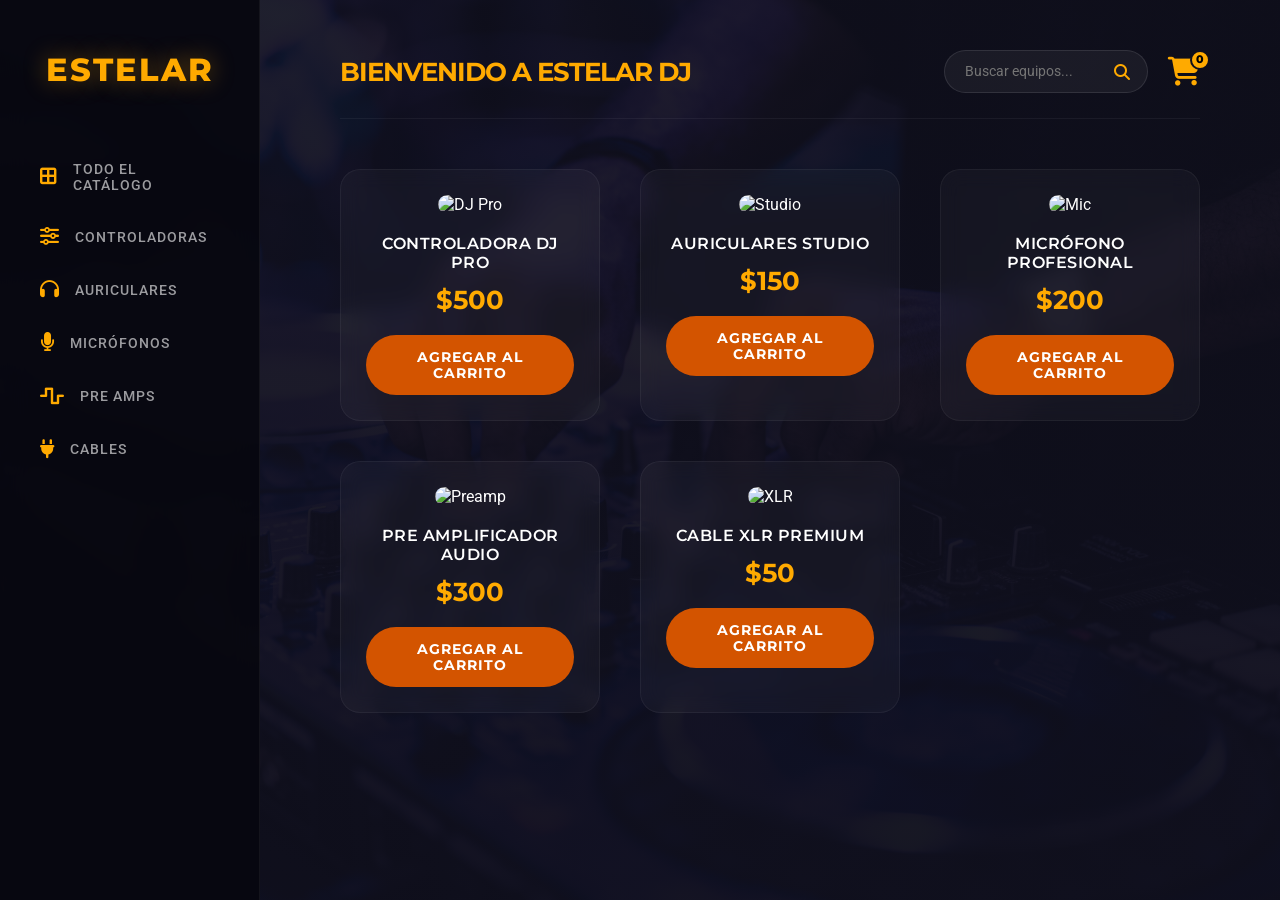
==== Estelar/Estelar/principal.html @ 3d51d3b6 "Add files via upload" ====
<!DOCTYPE html>
<html lang="es">
<head>
    <meta charset="UTF-8">
    <meta name="viewport" content="width=device-width, initial-scale=1.0">
    <title>Estelar DJ - Tienda Pro</title>
    
    <link rel="stylesheet" href="style.css">
    
    <link rel="stylesheet" href="https://cdnjs.cloudflare.com/ajax/libs/font-awesome/6.5.1/css/all.min.css">
</head>

<body>
    <aside class="sidebar">
        <div class="logo">ESTELAR</div>
        <nav>
            <a onclick="showAll()"><i class="fa-solid fa-border-all"></i> Todo el Catálogo</a>
            <a onclick="showCategory('controladoras')"><i class="fa-solid fa-sliders"></i> Controladoras</a>
            <a onclick="showCategory('auriculares')"><i class="fa-solid fa-headphones"></i> Auriculares</a>
            <a onclick="showCategory('microfonos')"><i class="fa-solid fa-microphone"></i> Micrófonos</a>
            <a onclick="showCategory('preamp')"><i class="fa-solid fa-wave-square"></i> Pre Amps</a>
            <a onclick="showCategory('cables')"><i class="fa-solid fa-plug"></i> Cables</a>
        </nav>
    </aside>

    <main class="main-content">
        <header class="top-bar">
            <h2>Bienvenido a Estelar DJ</h2>
            
            <div class="search-container">
                <input type="text" id="productSearch" placeholder="Buscar equipos..." onkeyup="filterProducts()">
                <i class="fa-solid fa-magnifying-glass"></i>
            </div>

            <div class="cart-icon" onclick="toggleCart()">
                <i class="fa-solid fa-cart-shopping"></i>
                <span id="cart-count">0</span>
            </div>
        </header>

        <section id="products-grid-container" class="products-grid">
            <div class="product-card" data-category="controladoras">
                <img src="https://via.placeholder.com/250x200/222/ffaa00?text=DJ+PRO" alt="DJ Pro">
                <h3>Controladora DJ Pro</h3>
                <p>$500</p>
                <button onclick="addToCart('Controladora DJ Pro', 500)">Agregar al Carrito</button>
            </div>

            <div class="product-card" data-category="auriculares">
                <img src="https://via.placeholder.com/250x200/222/ffaa00?text=STUDIO" alt="Studio">
                <h3>Auriculares Studio</h3>
                <p>$150</p>
                <button onclick="addToCart('Auriculares Studio', 150)">Agregar al Carrito</button>
            </div>

            <div class="product-card" data-category="microfonos">
                <img src="https://via.placeholder.com/250x200/222/ffaa00?text=MIC" alt="Mic">
                <h3>Micrófono Profesional</h3>
                <p>$200</p>
                <button onclick="addToCart('Micrófono Profesional', 200)">Agregar al Carrito</button>
            </div>

            <div class="product-card" data-category="preamp">
                <img src="https://via.placeholder.com/250x200/222/ffaa00?text=PREAMP" alt="Preamp">
                <h3>Pre Amplificador Audio</h3>
                <p>$300</p>
                <button onclick="addToCart('Pre Amplificador Audio', 300)">Agregar al Carrito</button>
            </div>

            <div class="product-card" data-category="cables">
                <img src="https://via.placeholder.com/250x200/222/ffaa00?text=CABLE+XLR" alt="XLR">
                <h3>Cable XLR Premium</h3>
                <p>$50</p>
                <button onclick="addToCart('Cable XLR Premium', 50)">Agregar al Carrito</button>
            </div>
        </section>
    </main>

    <div class="cart-panel" id="cartPanel">
        <div class="cart-header">
            <h3>Mi Carrito</h3>
            <i class="fa-solid fa-xmark" style="cursor:pointer; font-size: 1.5rem;" onclick="toggleCart()"></i>
        </div>

        <ul id="cart-items" style="list-style: none; overflow-y: auto; flex-grow: 1; margin-top: 20px;">
        </ul>

        <div class="cart-footer" style="border-top: 1px solid rgba(255,255,255,0.1); padding-top: 20px;">
            <div style="display: flex; justify-content: space-between; align-items: center; margin-bottom: 20px;">
                <span style="font-weight: 600;">TOTAL:</span>
                <span id="cart-total" style="color: var(--naranja-vibrante); font-size: 1.8rem; font-weight: 800;">0</span>
            </div>
            <button class="checkout-btn" id="finish-btn" onclick="processOrder()">Finalizar Compra</button>
        </div>
    </div>

    <script>
        let cart = JSON.parse(localStorage.getItem('estelar_cart')) || [];

        window.onload = () => updateCartUI();

        // LÓGICA DEL BUSCADOR
        function filterProducts() {
            let input = document.getElementById('productSearch').value.toLowerCase();
            let cards = document.querySelectorAll('.product-card');

            cards.forEach(card => {
                let name = card.querySelector('h3').innerText.toLowerCase();
                // Si el nombre incluye lo escrito, se muestra; si no, se oculta
                card.style.display = name.includes(input) ? "block" : "none";
            });
        }

        function addToCart(name, price) {
            const existingItem = cart.find(item => item.name === name);
            if (existingItem) {
                existingItem.quantity += 1;
            } else {
                cart.push({ name, price, quantity: 1 });
            }
            saveAndUpdate();
        }

        function removeItem(name) {
            cart = cart.filter(item => item.name !== name);
            saveAndUpdate();
        }

        function saveAndUpdate() {
            localStorage.setItem('estelar_cart', JSON.stringify(cart));
            updateCartUI();
        }

        function updateCartUI() {
            const list = document.getElementById("cart-items");
            const countLabel = document.getElementById("cart-count");
            const totalLabel = document.getElementById("cart-total");
            
            list.innerHTML = "";
            let total = 0;
            let count = 0;

            if (cart.length === 0) {
                list.innerHTML = `<p style="text-align:center; color:#888; margin-top:20px;">Tu carrito está vacío</p>`;
            }

            cart.forEach(item => {
                const li = document.createElement("li");
                li.style.display = "flex";
                li.style.justifyContent = "space-between";
                li.style.alignItems = "center";
                li.style.background = "rgba(255,255,255,0.02)";
                li.style.padding = "15px";
                li.style.borderRadius = "10px";
                li.style.marginBottom = "10px";

                li.innerHTML = `
                    <div class="item-info">
                        <strong style="display:block; font-size: 0.9rem;">${item.name}</strong>
                        <span style="color: var(--naranja-vibrante); font-size: 0.85rem;">${item.quantity} x $${item.price}</span>
                    </div>
                    <button onclick="removeItem('${item.name}')" style="width: auto; padding: 5px 10px; background: transparent; color: #ff4444; border:none; cursor:pointer;">
                        <i class="fa-solid fa-trash"></i>
                    </button>
                `;
                list.appendChild(li);
                total += item.price * item.quantity;
                count += item.quantity;
            });

            countLabel.innerText = count;
            totalLabel.innerText = total;
        }

        function toggleCart() {
            document.getElementById("cartPanel").classList.toggle("active");
        }

        function showCategory(category) {
            const products = document.querySelectorAll('.product-card');
            products.forEach(p => {
                p.style.display = (p.getAttribute('data-category') === category) ? "block" : "none";
            });
            // Limpiar buscador al cambiar de categoría para evitar confusiones
            document.getElementById('productSearch').value = "";
        }

        function showAll() {
            const products = document.querySelectorAll('.product-card');
            products.forEach(p => p.style.display = "block");
            document.getElementById('productSearch').value = "";
        }

        function processOrder() {
            if (cart.length === 0) return alert("Agrega productos primero");
            const btn = document.getElementById("finish-btn");
            btn.innerText = "PROCESANDO...";
            btn.disabled = true;

            setTimeout(() => {
                alert("¡Compra exitosa! Gracias por elegir Estelar DJ.");
                cart = [];
                saveAndUpdate();
                btn.innerText = "FINALIZAR COMPRA";
                btn.disabled = false;
                toggleCart();
            }, 2000);
        }
    </script>
</body>
</html>
---- Estelar/Estelar/style.css ----
@import url('https://fonts.googleapis.com/css2?family=Montserrat:wght@400;600;700;800&family=Roboto:wght@300;400;500&display=swap');

* {
    margin: 0;
    padding: 0;
    box-sizing: border-box;
    font-family: 'Roboto', sans-serif;
}

:root {
    --naranja-vibrante: #ffaa00;
    --naranja-quemado: #d35400;
    --naranja-hover: #e67e22;
    --fondo-oscuro: #0f0f1c;
    --blanco-transparente: rgba(255, 255, 255, 0.05);
}

.container {
    display: flex;
    justify-content: center;
    align-items: center;
    height: 100vh;
    width: 100%;
    background: url('./bg.jpeg') no-repeat center/cover;
    animation: animarFondo 5s linear infinite;
}

@keyframes animarFondo {
    0% { filter: hue-rotate(0deg); }
    100% { filter: hue-rotate(360deg); }
}

.login-box {
    width: 400px;
    min-height: 450px;
    background: transparent;
    border-radius: 12px;
    border: 1px solid rgba(255, 255, 255, 0.3);
    display: flex;
    flex-direction: column;
    justify-content: center;
    align-items: center;
    backdrop-filter: blur(20px);
    padding: 30px;
}

h2 {
    width: 100%;
    font-family: 'Montserrat', sans-serif;
    font-size: 2.2em;
    color: var(--naranja-vibrante);
    text-align: center;
    margin-bottom: 25px;
    font-weight: 800;
    letter-spacing: -1px;
    text-transform: uppercase;
    text-shadow: 0 0 20px rgba(255, 170, 0, 0.4);
}

.input-box {
    position: relative;
    width: 100%;
    max-width: 310px;
    margin: 25px 0;
    border-bottom: 1px solid rgba(255, 255, 255, 0.8);
}

.input-box label {
    position: absolute;
    top: 50%;
    left: 5px;
    transform: translateY(-50%);
    color: #fff;
    transition: 0.4s cubic-bezier(0.68, -0.55, 0.265, 1.55);
    font-weight: 300;
}

.input-box input:focus ~ label,
.input-box input:valid ~ label {
    top: -5px;
    font-size: 0.85em;
    color: var(--naranja-vibrante);
}

.input-box input {
    width: 100%;
    height: 50px;
    background: transparent;
    border: none;
    outline: none;
    color: #fff;
    padding: 0 35px 0 5px;
    font-size: 1rem;
}

.input-box .icon {
    position: absolute;
    right: 8px;
    top: 50%;
    color: #fff;
    transform: translateY(-50%);
}

.remember-forgot {
    width: 100%;
    max-width: 310px;
    margin: -10px 0 20px;
    color: #fff;
    display: flex;
    justify-content: space-between;
    font-size: 0.85em;
}

.register-link {
    color: #fff;
    text-align: center;
    margin-top: 20px;
    font-size: 0.9em;
}

.register-link a {
    color: var(--naranja-vibrante);
    text-decoration: none;
    font-weight: 600;
}

.register-link a:hover {
    text-decoration: underline;
}

body {
    background-color: var(--fondo-oscuro);
    background-image: linear-gradient(
        to bottom, 
        rgba(15, 15, 28, 0.92), 
        rgba(15, 15, 28, 0.97)
    ), url('pexels-3bphotography-29416469.jpg');
    background-size: cover;
    background-attachment: fixed;
    background-position: center;
    color: white;
    min-height: 100vh;
}

.sidebar {
    position: fixed;
    left: 0;
    top: 0;
    width: 260px;
    height: 100%;
    background: rgba(8, 8, 16, 0.95);
    backdrop-filter: blur(15px);
    border-right: 1px solid rgba(255, 255, 255, 0.05);
    padding: 50px 25px;
    z-index: 10;
}

.logo {
    color: var(--naranja-vibrante);
    font-family: 'Montserrat', sans-serif;
    font-size: 2rem;
    font-weight: 800;
    text-align: center;
    margin-bottom: 60px;
    letter-spacing: 2px;
    text-transform: uppercase;
    text-shadow: 0 0 25px rgba(255, 170, 0, 0.4);
}

.sidebar nav a {
    display: flex;
    align-items: center;
    padding: 12px 15px;
    color: rgba(255, 255, 255, 0.6);
    border-radius: 8px;
    cursor: pointer;
    transition: 0.3s;
    margin-bottom: 10px;
    font-size: 0.85rem;
    text-decoration: none;
    font-weight: 500;
    text-transform: uppercase;
    letter-spacing: 1px;
}

.sidebar nav a i {
    margin-right: 15px;
    font-size: 1.2rem;
    color: var(--naranja-vibrante);
}

.sidebar nav a:hover {
    background: rgba(255, 170, 0, 0.1);
    color: white;
}

.main-content {
    margin-left: 260px;
    padding: 50px 80px;
}

.top-bar {
    display: flex;
    justify-content: space-between;
    align-items: center;
    margin-bottom: 50px;
    border-bottom: 1px solid rgba(255, 255, 255, 0.05);
    padding-bottom: 25px;
    gap: 20px;
}

.top-bar h2 {
    font-family: 'Montserrat', sans-serif;
    font-weight: 700;
    font-size: 1.6rem;
    text-transform: uppercase;
    text-align: left;
    text-shadow: none;
    margin-bottom: 0;
}

.search-container {
    position: relative;
    width: 300px;
}

.search-container input {
    width: 100%;
    padding: 12px 45px 12px 20px;
    background: rgba(255, 255, 255, 0.05);
    border: 1px solid rgba(255, 255, 255, 0.1);
    border-radius: 50px;
    color: white;
    outline: none;
    font-size: 0.9rem;
    transition: all 0.3s ease;
}

.search-container input:focus {
    background: rgba(255, 255, 255, 0.08);
    border-color: var(--naranja-vibrante);
    box-shadow: 0 0 15px rgba(255, 170, 0, 0.2);
}

.search-container i {
    position: absolute;
    right: 18px;
    top: 50%;
    transform: translateY(-50%);
    color: var(--naranja-vibrante);
    font-size: 1rem;
    pointer-events: none;
}

.cart-icon {
    position: relative;
    cursor: pointer;
    font-size: 1.8rem;
    transition: 0.3s;
}

.cart-icon i {
    color: var(--naranja-vibrante);
}

#cart-count {
    position: absolute;
    top: -5px;
    right: -10px;
    background: var(--naranja-vibrante);
    color: #000;
    font-family: 'Montserrat', sans-serif;
    font-size: 11px;
    font-weight: 800;
    width: 20px;
    height: 20px;
    border-radius: 50%;
    display: flex;
    justify-content: center;
    align-items: center;
    line-height: 1;
    border: 2px solid var(--fondo-oscuro);
}

.products-grid {
    display: grid;
    grid-template-columns: repeat(auto-fill, minmax(260px, 1fr));
    gap: 40px;
}

.product-card {
    background: rgba(255, 255, 255, 0.03);
    border: 1px solid rgba(255, 255, 255, 0.05);
    border-radius: 20px;
    padding: 25px;
    text-align: center;
    backdrop-filter: blur(10px);
    transition: 0.4s;
}

.product-card:hover {
    transform: translateY(-12px);
    border-color: rgba(255, 170, 0, 0.4);
    background: rgba(255, 255, 255, 0.06);
    box-shadow: 0 20px 40px rgba(0, 0, 0, 0.4);
}

.product-card img {
    width: 100%;
    height: 200px;
    object-fit: contain;
    border-radius: 15px;
    margin-bottom: 20px;
}

.product-card h3 {
    font-family: 'Montserrat', sans-serif;
    font-size: 1rem;
    font-weight: 600;
    text-transform: uppercase;
    margin-bottom: 12px;
    letter-spacing: 0.5px;
}

.product-card p {
    color: var(--naranja-vibrante);
    font-family: 'Montserrat', sans-serif;
    font-size: 1.6rem;
    font-weight: 700;
    margin-bottom: 20px;
}

button {
    background: var(--naranja-quemado);
    color: white;
    width: 100%;
    padding: 14px;
    border-radius: 50px;
    font-family: 'Montserrat', sans-serif;
    font-weight: 700;
    font-size: 0.85rem;
    border: none;
    cursor: pointer;
    text-transform: uppercase;
    letter-spacing: 1px;
    transition: 0.3s;
}

button:hover {
    background: var(--naranja-hover);
    box-shadow: 0 8px 20px rgba(255, 170, 0, 0.25);
}

.cart-panel {
    position: fixed;
    right: -420px;
    top: 0;
    width: 400px;
    height: 100%;
    background: rgba(6, 6, 12, 0.98);
    backdrop-filter: blur(30px);
    border-left: 1px solid rgba(255, 255, 255, 0.05);
    padding: 40px;
    transition: 0.5s cubic-bezier(0.77, 0, 0.175, 1);
    z-index: 1000;
    display: flex;
    flex-direction: column;
}

.cart-panel.active {
    right: 0;
}

.cart-header h3 {
    font-family: 'Montserrat', sans-serif;
    color: var(--naranja-vibrante);
    text-transform: uppercase;
    letter-spacing: 2px;
    font-weight: 700;
}

#cart-items li {
    display: flex;
    justify-content: space-between;
    align-items: center;
    background: rgba(255, 255, 255, 0.02);
    padding: 20px;
    border-radius: 15px;
    margin-bottom: 15px;
    font-size: 0.9rem;
}

#cart-total {
    font-family: 'Montserrat', sans-serif;
    color: var(--naranja-vibrante);
    font-size: 1.8rem;
    font-weight: 800;
}

.checkout-btn {
    margin-top: 25px;
    padding: 18px;
    font-size: 1rem;
}

@media (max-width: 768px) {
    .sidebar { 
        width: 100%; 
        height: auto; 
        position: relative; 
        padding: 20px; 
    }
    .main-content { 
        margin-left: 0; 
        padding: 30px; 
    }
    .top-bar {
        flex-direction: column;
        align-items: flex-start;
    }
    .search-container {
        width: 100%;
        margin: 10px 0;
    }
    .cart-panel { 
        width: 100%; 
    }
}
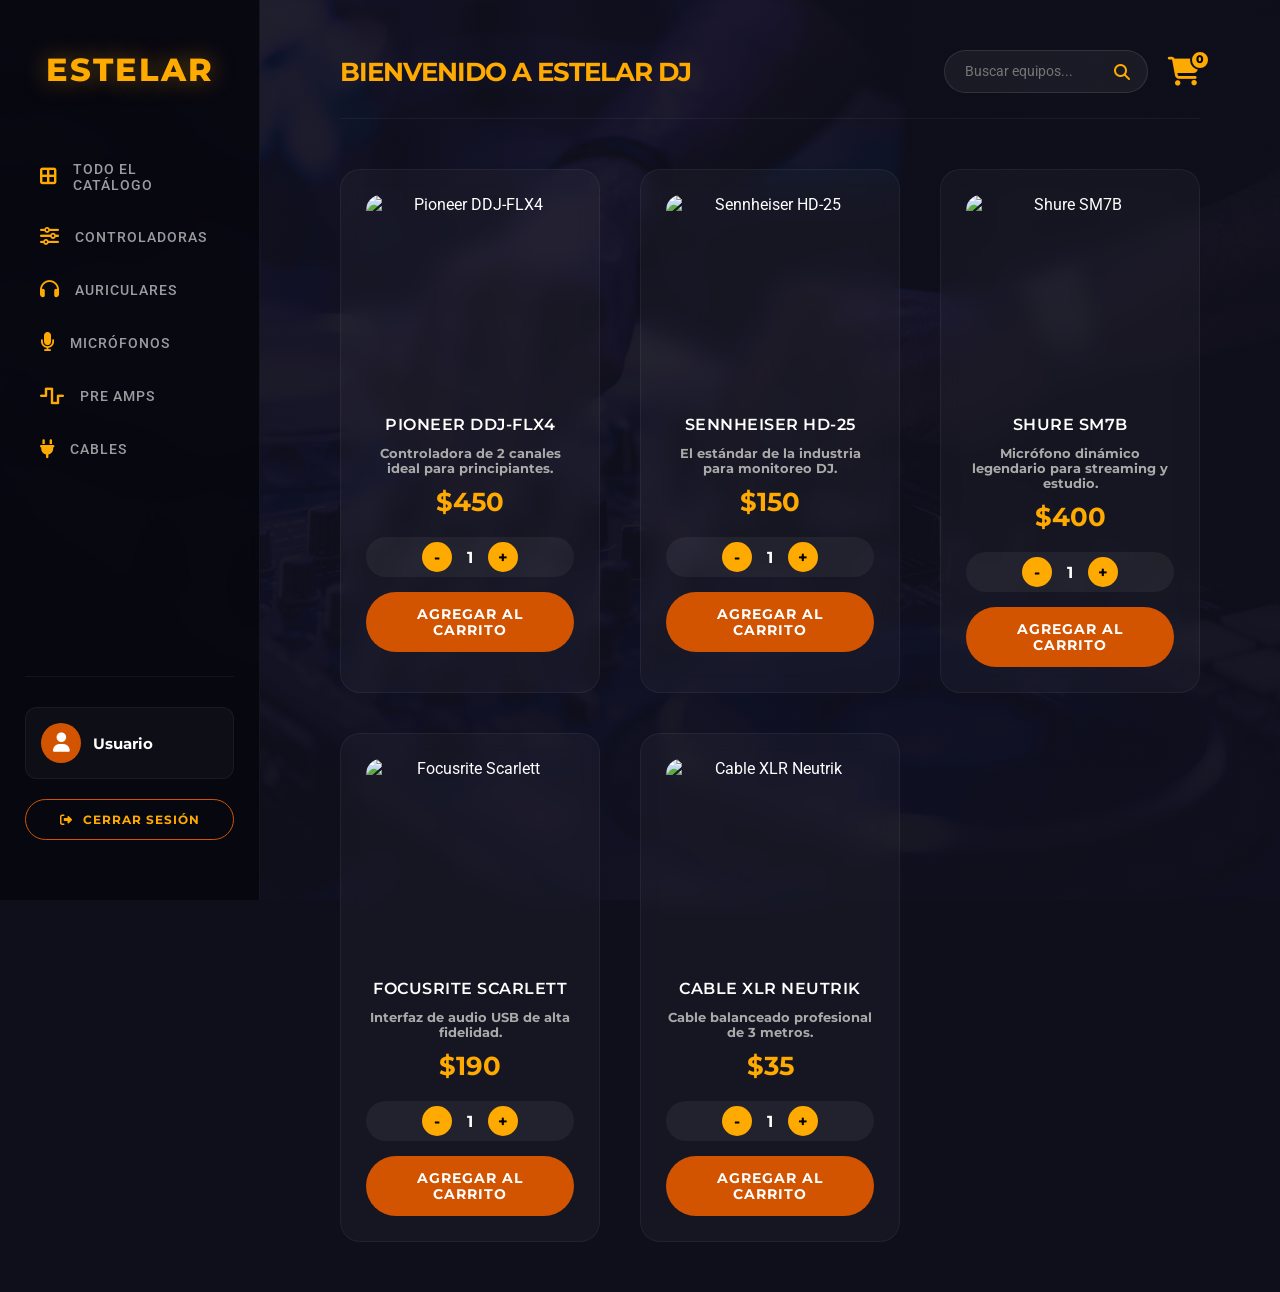
==== commit fd5362c6: "Add files via upload" ====
--- a/Estelar/Estelar/principal.html
+++ b/Estelar/Estelar/principal.html
@@ -4,125 +4,151 @@
     <meta charset="UTF-8">
     <meta name="viewport" content="width=device-width, initial-scale=1.0">
     <title>Estelar DJ - Tienda Pro</title>
-    
     <link rel="stylesheet" href="style.css">
-    
     <link rel="stylesheet" href="https://cdnjs.cloudflare.com/ajax/libs/font-awesome/6.5.1/css/all.min.css">
 </head>
 
 <body>
     <aside class="sidebar">
         <div class="logo">ESTELAR</div>
-        <nav>
-            <a onclick="showAll()"><i class="fa-solid fa-border-all"></i> Todo el Catálogo</a>
-            <a onclick="showCategory('controladoras')"><i class="fa-solid fa-sliders"></i> Controladoras</a>
-            <a onclick="showCategory('auriculares')"><i class="fa-solid fa-headphones"></i> Auriculares</a>
-            <a onclick="showCategory('microfonos')"><i class="fa-solid fa-microphone"></i> Micrófonos</a>
-            <a onclick="showCategory('preamp')"><i class="fa-solid fa-wave-square"></i> Pre Amps</a>
-            <a onclick="showCategory('cables')"><i class="fa-solid fa-plug"></i> Cables</a>
-        </nav>
+        <nav class="sidebar-nav" id="main-navbar"></nav>
+        <div class="sidebar-footer">
+            <div class="user-profile-item" onclick="toggleProfileModal()">
+                <div class="avatar-small">
+                    <i class="fa-solid fa-user"></i>
+                </div>
+                <div class="user-details">
+                    <span class="user-name">Usuario</span>
+                </div>
+            </div>
+            <a onclick="logout()" class="logout-link">
+                <i class="fa-solid fa-right-from-bracket"></i> Cerrar Sesión
+            </a>
+        </div>
     </aside>
 
     <main class="main-content">
         <header class="top-bar">
             <h2>Bienvenido a Estelar DJ</h2>
-            
             <div class="search-container">
                 <input type="text" id="productSearch" placeholder="Buscar equipos..." onkeyup="filterProducts()">
                 <i class="fa-solid fa-magnifying-glass"></i>
             </div>
-
-            <div class="cart-icon" onclick="toggleCart()">
+            <div class="cart-icon" onclick="toggleCart()" id="cartIcon">
                 <i class="fa-solid fa-cart-shopping"></i>
                 <span id="cart-count">0</span>
             </div>
         </header>
-
-        <section id="products-grid-container" class="products-grid">
-            <div class="product-card" data-category="controladoras">
-                <img src="https://via.placeholder.com/250x200/222/ffaa00?text=DJ+PRO" alt="DJ Pro">
-                <h3>Controladora DJ Pro</h3>
-                <p>$500</p>
-                <button onclick="addToCart('Controladora DJ Pro', 500)">Agregar al Carrito</button>
-            </div>
-
-            <div class="product-card" data-category="auriculares">
-                <img src="https://via.placeholder.com/250x200/222/ffaa00?text=STUDIO" alt="Studio">
-                <h3>Auriculares Studio</h3>
-                <p>$150</p>
-                <button onclick="addToCart('Auriculares Studio', 150)">Agregar al Carrito</button>
-            </div>
-
-            <div class="product-card" data-category="microfonos">
-                <img src="https://via.placeholder.com/250x200/222/ffaa00?text=MIC" alt="Mic">
-                <h3>Micrófono Profesional</h3>
-                <p>$200</p>
-                <button onclick="addToCart('Micrófono Profesional', 200)">Agregar al Carrito</button>
-            </div>
-
-            <div class="product-card" data-category="preamp">
-                <img src="https://via.placeholder.com/250x200/222/ffaa00?text=PREAMP" alt="Preamp">
-                <h3>Pre Amplificador Audio</h3>
-                <p>$300</p>
-                <button onclick="addToCart('Pre Amplificador Audio', 300)">Agregar al Carrito</button>
-            </div>
-
-            <div class="product-card" data-category="cables">
-                <img src="https://via.placeholder.com/250x200/222/ffaa00?text=CABLE+XLR" alt="XLR">
-                <h3>Cable XLR Premium</h3>
-                <p>$50</p>
-                <button onclick="addToCart('Cable XLR Premium', 50)">Agregar al Carrito</button>
-            </div>
-        </section>
+        <section id="products-grid-container" class="products-grid"></section>
     </main>
 
     <div class="cart-panel" id="cartPanel">
         <div class="cart-header">
             <h3>Mi Carrito</h3>
-            <i class="fa-solid fa-xmark" style="cursor:pointer; font-size: 1.5rem;" onclick="toggleCart()"></i>
-        </div>
-
-        <ul id="cart-items" style="list-style: none; overflow-y: auto; flex-grow: 1; margin-top: 20px;">
-        </ul>
-
-        <div class="cart-footer" style="border-top: 1px solid rgba(255,255,255,0.1); padding-top: 20px;">
+            <i class="fa-solid fa-xmark" onclick="toggleCart()" style="cursor:pointer; font-size: 1.5rem;"></i>
+        </div>
+        <ul id="cart-items" style="list-style: none; overflow-y: auto; flex-grow: 1; margin-top: 20px;"></ul>
+        <div class="cart-footer">
             <div style="display: flex; justify-content: space-between; align-items: center; margin-bottom: 20px;">
                 <span style="font-weight: 600;">TOTAL:</span>
-                <span id="cart-total" style="color: var(--naranja-vibrante); font-size: 1.8rem; font-weight: 800;">0</span>
+                <span id="cart-total">0</span>
             </div>
             <button class="checkout-btn" id="finish-btn" onclick="processOrder()">Finalizar Compra</button>
         </div>
     </div>
 
+    <div id="profileModal" class="modal-overlay">
+        <div class="profile-card">
+            <div class="profile-header">
+                <h3>Mi Perfil</h3>
+                <i class="fa-solid fa-xmark" onclick="toggleProfileModal()" style="cursor:pointer;"></i>
+            </div>
+            <div class="profile-body">
+                <div class="profile-section">
+                    <label>Email</label>
+                    <p>usuario@estelar.com</p>
+                </div>
+                <div class="profile-section">
+                    <label>Historial de Compras</label>
+                    <div id="purchase-history" class="history-list">
+                        <p style="color: #666; font-size: 0.8rem;">No hay compras recientes.</p>
+                    </div>
+                </div>
+            </div>
+        </div>
+    </div>
+
     <script>
+        const menuItems = [
+            { titulo: "Todo el Catálogo", link: "#", icono: "fa-border-all", action: "showAll()" },
+            { titulo: "Controladoras", link: "#", icono: "fa-sliders", action: "showCategory('controladoras')" },
+            { titulo: "Auriculares", link: "#", icono: "fa-headphones", action: "showCategory('auriculares')" },
+            { titulo: "Micrófonos", link: "#", icono: "fa-microphone", action: "showCategory('microfonos')" },
+            { titulo: "Pre Amps", link: "#", icono: "fa-wave-square", action: "showCategory('preamp')" },
+            { titulo: "Cables", link: "#", icono: "fa-plug", action: "showCategory('cables')" }
+        ];
+
+        const productos = [
+            { id: 1, nombre: "Pioneer DDJ-FLX4", desc: "Controladora de 2 canales ideal para principiantes.", precio: 450, cat: "controladoras", img: "https://images.unsplash.com/photo-1598488035139-bdbb2231ce04?q=80&w=500&auto=format&fit=crop" },
+            { id: 2, nombre: "Sennheiser HD-25", desc: "El estándar de la industria para monitoreo DJ.", precio: 150, cat: "auriculares", img: "https://images.unsplash.com/photo-1583394838336-acd977736f90?q=80&w=500&auto=format&fit=crop" },
+            { id: 3, nombre: "Shure SM7B", desc: "Micrófono dinámico legendario para streaming y estudio.", precio: 400, cat: "microfonos", img: "https://images.unsplash.com/photo-1590602847861-f357a9332bbc?q=80&w=500&auto=format&fit=crop" },
+            { id: 4, nombre: "Focusrite Scarlett", desc: "Interfaz de audio USB de alta fidelidad.", precio: 190, cat: "preamp", img: "https://images.unsplash.com/photo-1619609270129-d164320c67d1?q=80&w=500&auto=format&fit=crop" },
+            { id: 5, nombre: "Cable XLR Neutrik", desc: "Cable balanceado profesional de 3 metros.", precio: 35, cat: "cables", img: "https://images.unsplash.com/photo-1635350567634-11e2f6900456?q=80&w=500&auto=format&fit=crop" }
+        ];
+
         let cart = JSON.parse(localStorage.getItem('estelar_cart')) || [];
-
-        window.onload = () => updateCartUI();
-
-        // LÓGICA DEL BUSCADOR
-        function filterProducts() {
-            let input = document.getElementById('productSearch').value.toLowerCase();
-            let cards = document.querySelectorAll('.product-card');
-
-            cards.forEach(card => {
-                let name = card.querySelector('h3').innerText.toLowerCase();
-                // Si el nombre incluye lo escrito, se muestra; si no, se oculta
-                card.style.display = name.includes(input) ? "block" : "none";
-            });
-        }
-
-        function addToCart(name, price) {
-            const existingItem = cart.find(item => item.name === name);
-            if (existingItem) {
-                existingItem.quantity += 1;
+        let history = JSON.parse(localStorage.getItem('estelar_history')) || [];
+
+        window.onload = () => {
+            renderNavbar();
+            renderProducts();
+            updateCartUI();
+            updateHistoryUI();
+        };
+
+        function renderNavbar() {
+            const nav = document.getElementById('main-navbar');
+            nav.innerHTML = menuItems.map(item => `
+                <a onclick="${item.action}"><i class="fa-solid ${item.icono}"></i> ${item.titulo}</a>
+            `).join('');
+        }
+
+        function renderProducts() {
+            const grid = document.getElementById('products-grid-container');
+            grid.innerHTML = productos.map(p => `
+                <div class="product-card" data-category="${p.cat}">
+                    <img src="${p.img}" alt="${p.nombre}">
+                    <h3>${p.nombre}</h3>
+                    <p style="font-size: 0.8rem; color: #aaa; margin-bottom: 10px;">${p.desc}</p>
+                    <p class="price-label">$${p.precio}</p>
+                    <div class="quantity-control">
+                        <button onclick="changeQty(${p.id}, -1)">-</button>
+                        <span id="qty-${p.id}">1</span>
+                        <button onclick="changeQty(${p.id}, 1)">+</button>
+                    </div>
+                    <button onclick="handleAddToCart(${p.id})">Agregar al Carrito</button>
+                </div>
+            `).join('');
+        }
+
+        function changeQty(id, delta) {
+            const el = document.getElementById(`qty-${id}`);
+            let val = parseInt(el.innerText) + delta;
+            if(val >= 1) el.innerText = val;
+        }
+
+        function handleAddToCart(id) {
+            const prod = productos.find(p => p.id === id);
+            const qty = parseInt(document.getElementById(`qty-${id}`).innerText);
+            const existing = cart.find(item => item.name === prod.nombre);
+            if (existing) {
+                existing.quantity += qty;
             } else {
-                cart.push({ name, price, quantity: 1 });
+                cart.push({ name: prod.nombre, price: prod.precio, quantity: qty });
             }
-            saveAndUpdate();
-        }
-
-        function removeItem(name) {
-            cart = cart.filter(item => item.name !== name);
+            const icon = document.getElementById('cartIcon');
+            icon.classList.add('bump-animation');
+            setTimeout(() => icon.classList.remove('bump-animation'), 300);
             saveAndUpdate();
         }
 
@@ -135,77 +161,97 @@
             const list = document.getElementById("cart-items");
             const countLabel = document.getElementById("cart-count");
             const totalLabel = document.getElementById("cart-total");
-            
             list.innerHTML = "";
-            let total = 0;
-            let count = 0;
-
+            let total = 0, count = 0;
             if (cart.length === 0) {
                 list.innerHTML = `<p style="text-align:center; color:#888; margin-top:20px;">Tu carrito está vacío</p>`;
             }
-
             cart.forEach(item => {
                 const li = document.createElement("li");
-                li.style.display = "flex";
-                li.style.justifyContent = "space-between";
-                li.style.alignItems = "center";
-                li.style.background = "rgba(255,255,255,0.02)";
-                li.style.padding = "15px";
-                li.style.borderRadius = "10px";
-                li.style.marginBottom = "10px";
-
                 li.innerHTML = `
                     <div class="item-info">
-                        <strong style="display:block; font-size: 0.9rem;">${item.name}</strong>
-                        <span style="color: var(--naranja-vibrante); font-size: 0.85rem;">${item.quantity} x $${item.price}</span>
+                        <strong>${item.name}</strong>
+                        <span>${item.quantity} x $${item.price}</span>
                     </div>
-                    <button onclick="removeItem('${item.name}')" style="width: auto; padding: 5px 10px; background: transparent; color: #ff4444; border:none; cursor:pointer;">
+                    <button onclick="removeItem('${item.name}')" class="delete-item-btn">
                         <i class="fa-solid fa-trash"></i>
-                    </button>
-                `;
+                    </button>`;
                 list.appendChild(li);
                 total += item.price * item.quantity;
                 count += item.quantity;
             });
-
             countLabel.innerText = count;
-            totalLabel.innerText = total;
-        }
-
-        function toggleCart() {
-            document.getElementById("cartPanel").classList.toggle("active");
-        }
-
-        function showCategory(category) {
-            const products = document.querySelectorAll('.product-card');
-            products.forEach(p => {
-                p.style.display = (p.getAttribute('data-category') === category) ? "block" : "none";
-            });
-            // Limpiar buscador al cambiar de categoría para evitar confusiones
-            document.getElementById('productSearch').value = "";
-        }
-
-        function showAll() {
-            const products = document.querySelectorAll('.product-card');
-            products.forEach(p => p.style.display = "block");
-            document.getElementById('productSearch').value = "";
+            totalLabel.innerText = `$${total}`;
+        }
+
+        function removeItem(name) {
+            cart = cart.filter(item => item.name !== name);
+            saveAndUpdate();
         }
 
         function processOrder() {
             if (cart.length === 0) return alert("Agrega productos primero");
             const btn = document.getElementById("finish-btn");
+            const total = cart.reduce((acc, item) => acc + (item.price * item.quantity), 0);
             btn.innerText = "PROCESANDO...";
             btn.disabled = true;
-
             setTimeout(() => {
-                alert("¡Compra exitosa! Gracias por elegir Estelar DJ.");
+                const newOrder = { date: new Date().toLocaleDateString(), total: total };
+                history.unshift(newOrder);
+                localStorage.setItem('estelar_history', JSON.stringify(history));
+                alert("¡Compra exitosa!");
                 cart = [];
                 saveAndUpdate();
+                updateHistoryUI();
                 btn.innerText = "FINALIZAR COMPRA";
                 btn.disabled = false;
                 toggleCart();
             }, 2000);
         }
+
+        function updateHistoryUI() {
+            const container = document.getElementById('purchase-history');
+            if (history.length === 0) return;
+            container.innerHTML = history.map(order => `
+                <div class="history-item">
+                    <span>${order.date}</span>
+                    <strong>$${order.total}</strong>
+                </div>`).join('');
+        }
+
+        function filterProducts() {
+            let input = document.getElementById('productSearch').value.toLowerCase();
+            document.querySelectorAll('.product-card').forEach(card => {
+                let name = card.querySelector('h3').innerText.toLowerCase();
+                card.style.display = name.includes(input) ? "flex" : "none";
+            });
+        }
+
+        function showCategory(c) {
+            document.querySelectorAll('.product-card').forEach(p => {
+                p.style.display = (p.getAttribute('data-category') === c) ? "flex" : "none";
+            });
+        }
+
+        function showAll() {
+            document.querySelectorAll('.product-card').forEach(p => p.style.display = "flex");
+        }
+
+        function logout() {
+            if(confirm("¿Cerrar sesión?")) window.location.href = "login.html";
+        }
+
+        function toggleCart() { document.getElementById("cartPanel").classList.toggle("active"); }
+
+        function toggleProfileModal() {
+            const modal = document.getElementById('profileModal');
+            modal.style.display = (modal.style.display === 'flex') ? 'none' : 'flex';
+        }
+
+        window.onclick = (e) => {
+            const modal = document.getElementById('profileModal');
+            if (e.target == modal) modal.style.display = "none";
+        }
     </script>
 </body>
 </html>
--- a/Estelar/Estelar/style.css
+++ b/Estelar/Estelar/style.css
@@ -153,6 +153,8 @@
     border-right: 1px solid rgba(255, 255, 255, 0.05);
     padding: 50px 25px;
     z-index: 10;
+    display: flex;
+    flex-direction: column;
 }
 
 .logo {
@@ -165,6 +167,10 @@
     letter-spacing: 2px;
     text-transform: uppercase;
     text-shadow: 0 0 25px rgba(255, 170, 0, 0.4);
+}
+
+.sidebar nav {
+    flex-grow: 1;
 }
 
 .sidebar nav a {
@@ -296,6 +302,8 @@
     text-align: center;
     backdrop-filter: blur(10px);
     transition: 0.4s;
+    display: flex;
+    flex-direction: column;
 }
 
 .product-card:hover {
@@ -308,7 +316,7 @@
 .product-card img {
     width: 100%;
     height: 200px;
-    object-fit: contain;
+    object-fit: cover; /* Cambiado a cover para fotos reales */
     border-radius: 15px;
     margin-bottom: 20px;
 }
@@ -425,4 +433,199 @@
     .cart-panel { 
         width: 100%; 
     }
+}
+
+.sidebar-footer {
+    margin-top: auto;
+    padding-top: 30px;
+    border-top: 1px solid rgba(255, 255, 255, 0.05);
+    margin-bottom: 10px;
+}
+
+.user-profile-item {
+    display: flex;
+    align-items: center;
+    padding: 15px;
+    background: rgba(255, 255, 255, 0.03);
+    border-radius: 12px;
+    cursor: pointer;
+    transition: 0.3s ease;
+    margin-bottom: 20px;
+    border: 1px solid rgba(255, 255, 255, 0.05);
+}
+
+.user-profile-item:hover {
+    background: rgba(255, 170, 0, 0.05);
+    border-color: var(--naranja-vibrante);
+}
+
+.avatar-small {
+    width: 40px;
+    height: 40px;
+    background: var(--naranja-quemado);
+    border-radius: 50%;
+    display: flex;
+    justify-content: center;
+    align-items: center;
+    margin-right: 12px;
+    color: white;
+    font-size: 1.2rem;
+}
+
+.user-details {
+    display: flex;
+    flex-direction: column;
+}
+
+.user-name {
+    font-family: 'Montserrat', sans-serif;
+    font-weight: 700;
+    font-size: 0.95rem;
+    color: white;
+}
+
+.logout-link {
+    display: flex;
+    align-items: center;
+    justify-content: center;
+    padding: 12px;
+    background: transparent;
+    border: 1px solid var(--naranja-quemado);
+    color: var(--naranja-vibrante);
+    border-radius: 50px;
+    text-decoration: none;
+    font-family: 'Montserrat', sans-serif;
+    font-weight: 700;
+    font-size: 0.75rem;
+    text-transform: uppercase;
+    letter-spacing: 1px;
+    transition: 0.3s all ease;
+    cursor: pointer;
+}
+
+.logout-link i {
+    margin-right: 10px;
+}
+
+.logout-link:hover {
+    background: var(--naranja-quemado);
+    color: white;
+    box-shadow: 0 0 15px rgba(211, 84, 0, 0.3);
+}
+
+.modal-overlay {
+    display: none;
+    position: fixed;
+    top: 0;
+    left: 0;
+    width: 100%;
+    height: 100%;
+    background: rgba(0, 0, 0, 0.8);
+    backdrop-filter: blur(10px);
+    z-index: 2000;
+    justify-content: center;
+    align-items: center;
+}
+
+.profile-card {
+    background: var(--fondo-oscuro);
+    border: 1px solid var(--naranja-vibrante);
+    border-radius: 20px;
+    width: 350px;
+    padding: 30px;
+    box-shadow: 0 0 40px rgba(0, 0, 0, 0.5);
+}
+
+.profile-header {
+    display: flex;
+    justify-content: space-between;
+    align-items: center;
+    margin-bottom: 25px;
+}
+
+.profile-section label {
+    display: block;
+    color: var(--naranja-vibrante);
+    font-family: 'Montserrat', sans-serif;
+    font-size: 0.7rem;
+    text-transform: uppercase;
+    margin-bottom: 5px;
+    font-weight: 700;
+}
+
+.profile-section p {
+    margin-bottom: 20px;
+    font-weight: 400;
+    border-bottom: 1px solid rgba(255, 255, 255, 0.1);
+    padding-bottom: 10px;
+}
+
+.quantity-control {
+    display: flex;
+    justify-content: center;
+    align-items: center;
+    gap: 15px;
+    margin-bottom: 15px;
+    background: rgba(255, 255, 255, 0.05);
+    padding: 5px;
+    border-radius: 50px;
+}
+
+.quantity-control button {
+    width: 30px;
+    height: 30px;
+    padding: 0;
+    background: var(--naranja-vibrante);
+    color: #000;
+    border-radius: 50%;
+    font-size: 1rem;
+    display: flex;
+    justify-content: center;
+    align-items: center;
+}
+
+.quantity-control span {
+    font-weight: 700;
+    font-family: 'Montserrat', sans-serif;
+    color: white;
+}
+
+.delete-item-btn {
+    background: transparent;
+    color: #ff4d4d;
+    width: auto;
+    padding: 5px 10px;
+    font-size: 1rem;
+}
+
+.delete-item-btn:hover {
+    background: rgba(255, 77, 77, 0.1);
+    box-shadow: none;
+    color: #ff1a1a;
+}
+
+.item-info {
+    display: flex;
+    flex-direction: column;
+    gap: 5px;
+}
+
+.history-item {
+    display: flex;
+    justify-content: space-between;
+    padding: 12px;
+    background: rgba(255, 255, 255, 0.03);
+    margin-bottom: 8px;
+    border-radius: 8px;
+    border: 1px solid rgba(255, 255, 255, 0.05);
+}
+
+@keyframes bump {
+    0% { transform: scale(1); }
+    50% { transform: scale(1.3); }
+    100% { transform: scale(1); }
+}
+
+.bump-animation {
+    animation: bump 0.3s ease-out;
 }
